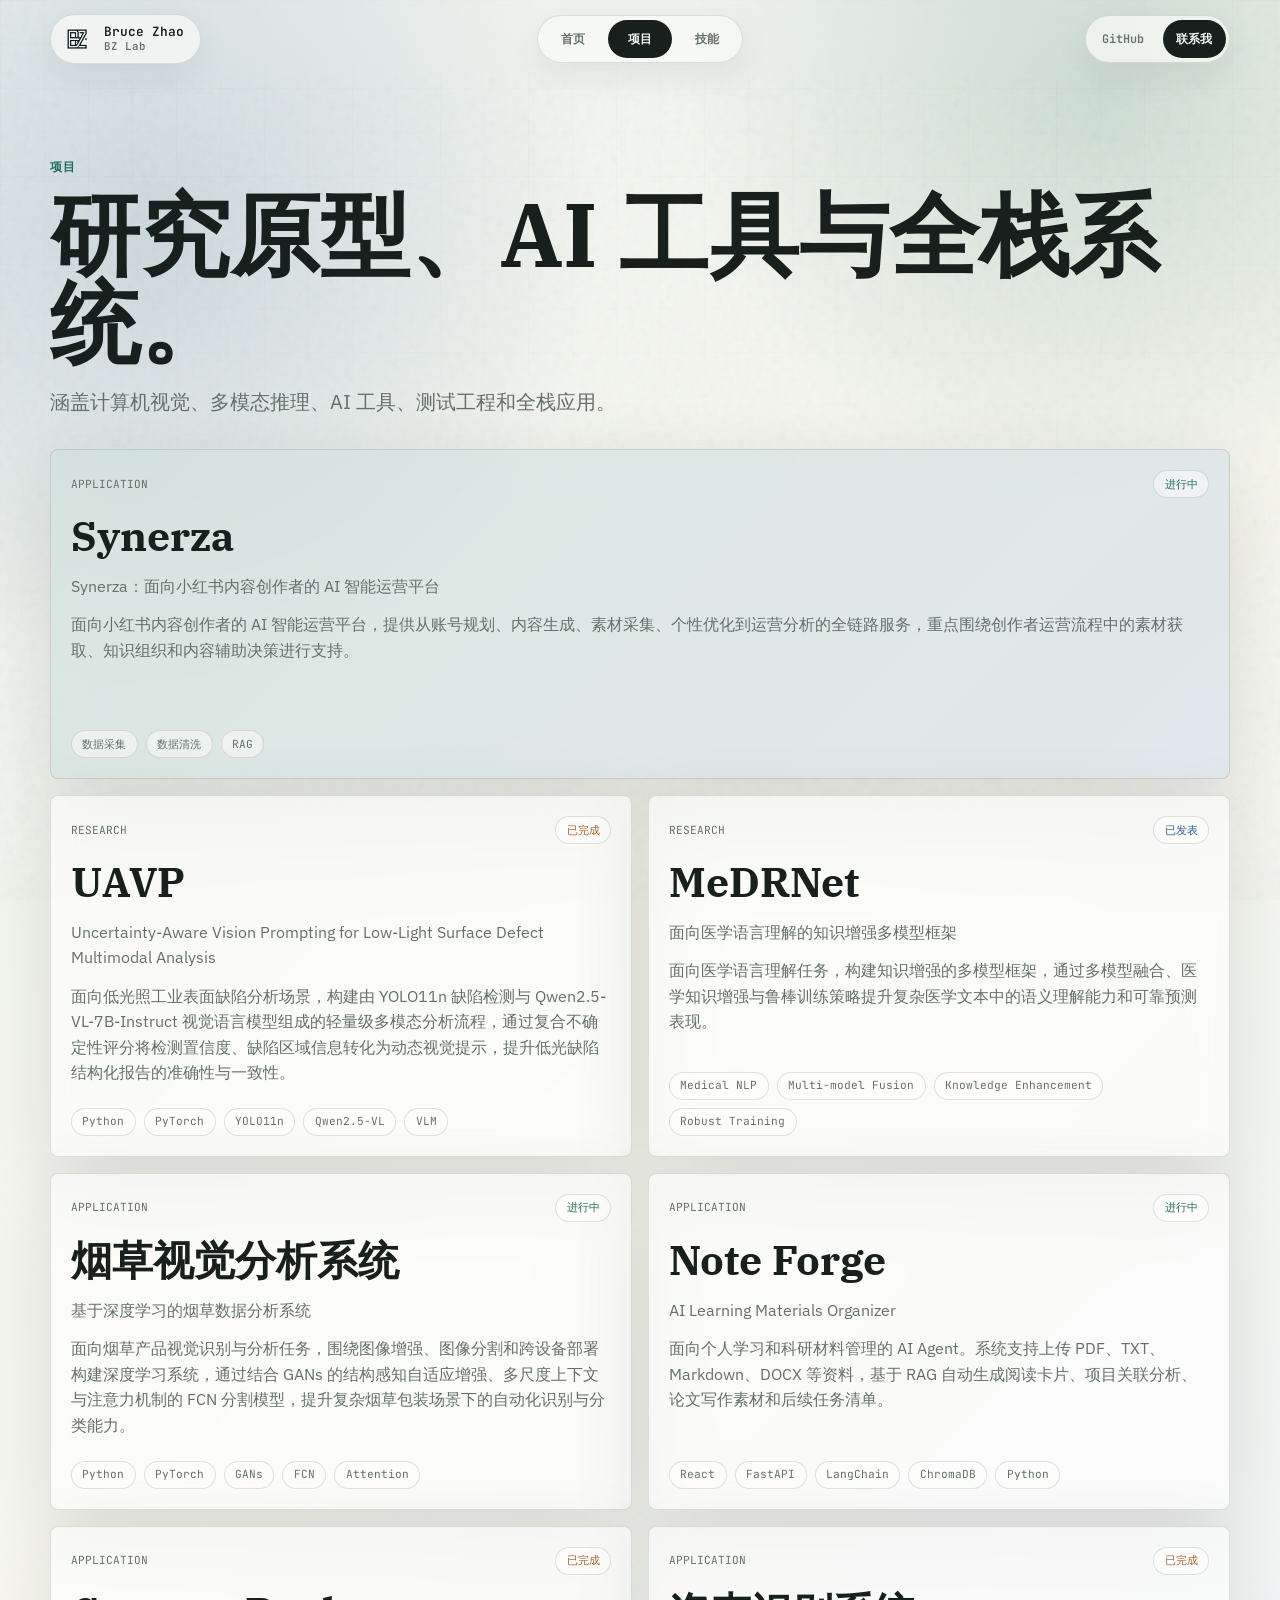
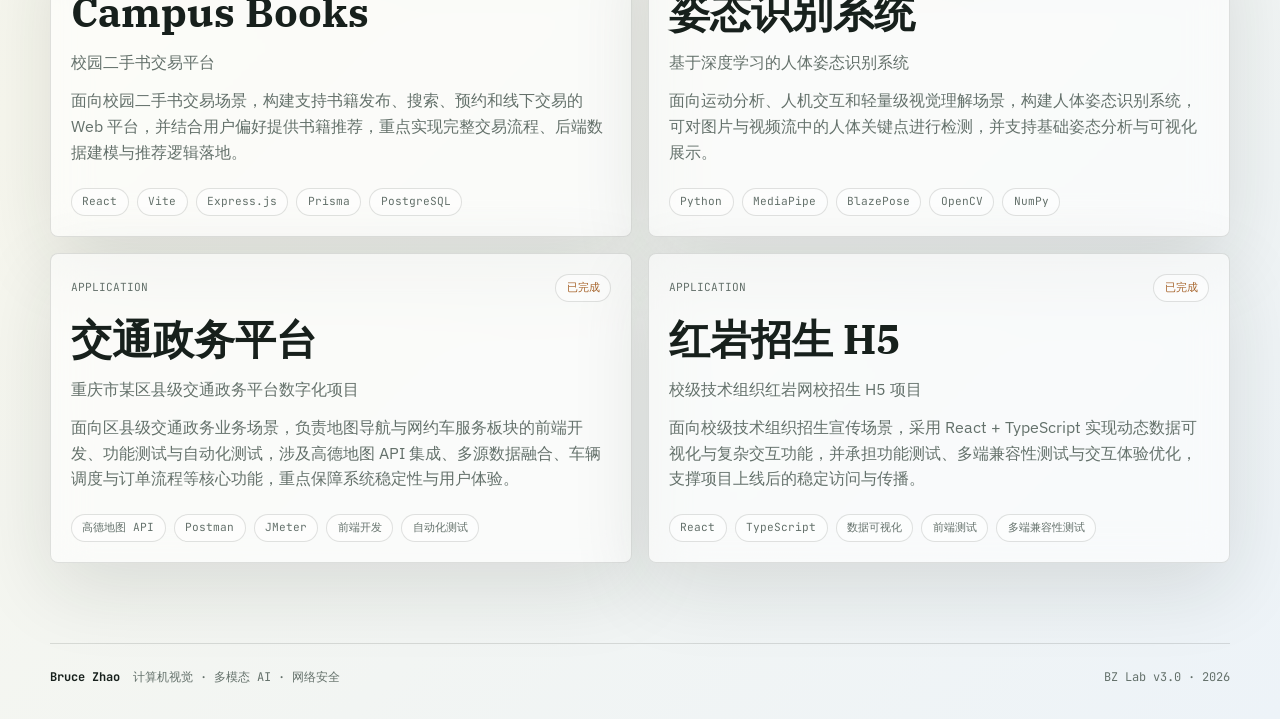
==== projects/index.html @ 1073a837 "Updates" ====
<!DOCTYPE html><html lang="zh-CN"> <head><meta charset="utf-8"><meta name="viewport" content="width=device-width, initial-scale=1.0"><meta name="description" content="Bruce Zhao's personal homepage for computer vision, multimodal AI, and cybersecurity research."><meta name="theme-color" content="#eef3f0"><meta property="og:title" content="Projects · Bruce Zhao"><meta property="og:description" content="Bruce Zhao's personal homepage for computer vision, multimodal AI, and cybersecurity research."><meta property="og:type" content="website"><link rel="icon" href="/BZ_logo.png"><link rel="preconnect" href="https://fonts.googleapis.com"><link rel="preconnect" href="https://fonts.gstatic.com" crossorigin><link href="https://fonts.googleapis.com/css2?family=IBM+Plex+Sans:wght@400;500;600;700&family=IBM+Plex+Serif:wght@500;600;700&family=JetBrains+Mono:wght@400;500;600&display=swap" rel="stylesheet"><title>Projects · Bruce Zhao</title><link rel="stylesheet" href="/_astro/index.DtD6YMmm.css"></head> <body> <div class="grain" aria-hidden="true"></div> <header class="site-header"> <a class="brand" href="/" aria-label="Bruce Zhao homepage"> <img src="/BZ_logo.png" alt=""> <span class="brand-text"> <span class="brand-name">Bruce Zhao</span> <span class="brand-subtitle">BZ Lab</span> </span> </a> <nav class="site-nav" aria-label="Primary navigation"> <a href="/" class>首页</a><a href="/projects" class="active">项目</a><a href="/resume" class>技能</a> </nav> <div class="header-actions"> <a class="header-link" href="https://github.com/BZ2116" target="_blank" rel="noopener noreferrer">GitHub</a> <a class="header-link primary" href="mailto:zhaoyao_2116@163.com">联系我</a> </div> </header> <main>  <section class="section page-hero"> <p class="eyebrow">项目</p> <h1 class="page-title">研究原型、AI 工具与全栈系统。</h1> <p class="lead">涵盖计算机视觉、多模态推理、AI 工具、测试工程和全栈应用。</p> </section> <section class="section"> <div class="work-grid"> <a href="/projects/synerza" class="project-card featured">  <div class="project-card-top"> <span class="project-kind">application</span> <span class="status active">进行中</span> </div> <h3>Synerza</h3> <p>Synerza：面向小红书内容创作者的 AI 智能运营平台</p> <p>面向小红书内容创作者的 AI 智能运营平台，提供从账号规划、内容生成、素材采集、个性优化到运营分析的全链路服务，重点围绕创作者运营流程中的素材获取、知识组织和内容辅助决策进行支持。</p> <div class="tag-list"> <span class="tag">数据采集</span><span class="tag">数据清洗</span><span class="tag">RAG</span> </div> </a><a href="/projects/uavp" class="project-card ">  <div class="project-card-top"> <span class="project-kind">research</span> <span class="status completed">已完成</span> </div> <h3>UAVP</h3> <p>Uncertainty-Aware Vision Prompting for Low-Light Surface Defect Multimodal Analysis</p> <p>面向低光照工业表面缺陷分析场景，构建由 YOLO11n 缺陷检测与 Qwen2.5-VL-7B-Instruct 视觉语言模型组成的轻量级多模态分析流程，通过复合不确定性评分将检测置信度、缺陷区域信息转化为动态视觉提示，提升低光缺陷结构化报告的准确性与一致性。</p> <div class="tag-list"> <span class="tag">Python</span><span class="tag">PyTorch</span><span class="tag">YOLO11n</span><span class="tag">Qwen2.5-VL</span><span class="tag">VLM</span> </div> </a><a href="/projects/medrnet" class="project-card ">  <div class="project-card-top"> <span class="project-kind">research</span> <span class="status published">已发表</span> </div> <h3>MeDRNet</h3> <p>面向医学语言理解的知识增强多模型框架</p> <p>面向医学语言理解任务，构建知识增强的多模型框架，通过多模型融合、医学知识增强与鲁棒训练策略提升复杂医学文本中的语义理解能力和可靠预测表现。</p> <div class="tag-list"> <span class="tag">Medical NLP</span><span class="tag">Multi-model Fusion</span><span class="tag">Knowledge Enhancement</span><span class="tag">Robust Training</span> </div> </a><a href="/projects/tobacco-vision" class="project-card ">  <div class="project-card-top"> <span class="project-kind">application</span> <span class="status active">进行中</span> </div> <h3>烟草视觉分析系统</h3> <p>基于深度学习的烟草数据分析系统</p> <p>面向烟草产品视觉识别与分析任务，围绕图像增强、图像分割和跨设备部署构建深度学习系统，通过结合 GANs 的结构感知自适应增强、多尺度上下文与注意力机制的 FCN 分割模型，提升复杂烟草包装场景下的自动化识别与分类能力。</p> <div class="tag-list"> <span class="tag">Python</span><span class="tag">PyTorch</span><span class="tag">GANs</span><span class="tag">FCN</span><span class="tag">Attention</span> </div> </a><a href="/projects/note-forge" class="project-card ">  <div class="project-card-top"> <span class="project-kind">application</span> <span class="status active">进行中</span> </div> <h3>Note Forge</h3> <p>AI Learning Materials Organizer</p> <p>面向个人学习和科研材料管理的 AI Agent。系统支持上传 PDF、TXT、Markdown、DOCX 等资料，基于 RAG 自动生成阅读卡片、项目关联分析、论文写作素材和后续任务清单。</p> <div class="tag-list"> <span class="tag">React</span><span class="tag">FastAPI</span><span class="tag">LangChain</span><span class="tag">ChromaDB</span><span class="tag">Python</span> </div> </a><a href="/projects/campus-books" class="project-card ">  <div class="project-card-top"> <span class="project-kind">application</span> <span class="status completed">已完成</span> </div> <h3>Campus Books</h3> <p>校园二手书交易平台</p> <p>面向校园二手书交易场景，构建支持书籍发布、搜索、预约和线下交易的 Web 平台，并结合用户偏好提供书籍推荐，重点实现完整交易流程、后端数据建模与推荐逻辑落地。</p> <div class="tag-list"> <span class="tag">React</span><span class="tag">Vite</span><span class="tag">Express.js</span><span class="tag">Prisma</span><span class="tag">PostgreSQL</span> </div> </a><a href="/projects/pose-recognition" class="project-card ">  <div class="project-card-top"> <span class="project-kind">application</span> <span class="status completed">已完成</span> </div> <h3>姿态识别系统</h3> <p>基于深度学习的人体姿态识别系统</p> <p>面向运动分析、人机交互和轻量级视觉理解场景，构建人体姿态识别系统，可对图片与视频流中的人体关键点进行检测，并支持基础姿态分析与可视化展示。</p> <div class="tag-list"> <span class="tag">Python</span><span class="tag">MediaPipe</span><span class="tag">BlazePose</span><span class="tag">OpenCV</span><span class="tag">NumPy</span> </div> </a><a href="/projects/transport-gov" class="project-card ">  <div class="project-card-top"> <span class="project-kind">application</span> <span class="status completed">已完成</span> </div> <h3>交通政务平台</h3> <p>重庆市某区县级交通政务平台数字化项目</p> <p>面向区县级交通政务业务场景，负责地图导航与网约车服务板块的前端开发、功能测试与自动化测试，涉及高德地图 API 集成、多源数据融合、车辆调度与订单流程等核心功能，重点保障系统稳定性与用户体验。</p> <div class="tag-list"> <span class="tag">高德地图 API</span><span class="tag">Postman</span><span class="tag">JMeter</span><span class="tag">前端开发</span><span class="tag">自动化测试</span> </div> </a><a href="/projects/hongyan-h5" class="project-card ">  <div class="project-card-top"> <span class="project-kind">application</span> <span class="status completed">已完成</span> </div> <h3>红岩招生 H5</h3> <p>校级技术组织红岩网校招生 H5 项目</p> <p>面向校级技术组织招生宣传场景，采用 React + TypeScript 实现动态数据可视化与复杂交互功能，并承担功能测试、多端兼容性测试与交互体验优化，支撑项目上线后的稳定访问与传播。</p> <div class="tag-list"> <span class="tag">React</span><span class="tag">TypeScript</span><span class="tag">数据可视化</span><span class="tag">前端测试</span><span class="tag">多端兼容性测试</span> </div> </a> </div> </section>  </main> <footer class="site-footer"> <div> <strong>Bruce Zhao</strong> <span>计算机视觉 · 多模态 AI · 网络安全</span> </div> <span>BZ Lab v3.0 · 2026</span> </footer> </body></html>
---- _astro/index.DtD6YMmm.css ----
:root{--paper: #eef3f0;--paper-2: #f8faf7;--ink: #17201c;--muted: #64716b;--soft: #d9e2dc;--line: rgba(23, 32, 28, .13);--green: #1f6f58;--blue: #315f93;--amber: #a7652d;--rose: #8f4d5f;--panel: rgba(255, 255, 255, .58);--shadow: 0 24px 80px rgba(23, 32, 28, .12);--font-body: "IBM Plex Sans", "Noto Sans SC", system-ui, sans-serif;--font-display: "IBM Plex Serif", "Noto Serif SC", Georgia, serif;--font-mono: "JetBrains Mono", ui-monospace, SFMono-Regular, monospace}*{box-sizing:border-box}html{scroll-behavior:smooth}body{margin:0;min-height:100vh;background:radial-gradient(circle at 12% 10%,rgba(49,95,147,.18),transparent 28rem),radial-gradient(circle at 86% 4%,rgba(31,111,88,.18),transparent 26rem),linear-gradient(135deg,#eef3f0,#f7f7ee 48%,#edf3f8);color:var(--ink);font-family:var(--font-body);line-height:1.6;-webkit-font-smoothing:antialiased;text-rendering:optimizeLegibility}body:before{content:"";position:fixed;inset:0;pointer-events:none;background-image:linear-gradient(rgba(23,32,28,.045) 1px,transparent 1px),linear-gradient(90deg,rgba(23,32,28,.045) 1px,transparent 1px);background-size:44px 44px;mask-image:linear-gradient(to bottom,rgba(0,0,0,.32),transparent 70%)}a{color:inherit}img{display:block;max-width:100%}main{min-height:calc(100vh - 150px)}.grain{position:fixed;inset:0;pointer-events:none;opacity:.2;mix-blend-mode:multiply;background-image:url("data:image/svg+xml,%3Csvg viewBox='0 0 160 160' xmlns='http://www.w3.org/2000/svg'%3E%3Cfilter id='n'%3E%3CfeTurbulence type='fractalNoise' baseFrequency='.7' numOctaves='3' stitchTiles='stitch'/%3E%3C/filter%3E%3Crect width='100%25' height='100%25' filter='url(%23n)' opacity='.35'/%3E%3C/svg%3E")}.site-header{position:sticky;top:0;z-index:20;display:grid;grid-template-columns:minmax(210px,1fr) auto minmax(170px,1fr);align-items:center;gap:.75rem;width:min(1180px,calc(100% - 32px));margin:0 auto;padding:14px 0;backdrop-filter:blur(18px)}.brand,.site-nav,.header-actions{min-height:48px;border:1px solid var(--line);background:#f8faf7b8;box-shadow:0 12px 35px #17201c12;border-radius:999px}.brand{justify-self:start;display:inline-flex;align-items:center;gap:.6rem;min-width:0;padding:.38rem 1rem .38rem .48rem;text-decoration:none;font-family:var(--font-mono);font-weight:600}.brand img{flex:0 0 auto;width:36px;height:36px;border-radius:50%}.brand-text{display:grid;min-width:0;line-height:1.1}.brand-name,.brand-subtitle{overflow:hidden;text-overflow:ellipsis;white-space:nowrap}.brand-name{font-size:.8rem;color:var(--ink)}.brand-subtitle{margin-top:.12rem;color:var(--muted);font-size:.68rem}.site-nav{display:inline-flex;align-items:center;gap:3px;padding:3px;justify-content:center}.site-nav a{min-height:38px;display:inline-flex;align-items:center;justify-content:center;padding:0 1.25rem;border-radius:999px;text-decoration:none;font-family:var(--font-mono);font-size:.72rem;font-weight:600;color:var(--muted);transition:background .18s ease,color .18s ease,transform .18s ease}.site-nav a:hover,.site-nav a.active{background:var(--ink);color:var(--paper-2)}.header-actions{justify-self:end;display:flex;align-items:center;justify-content:center;gap:.3rem;padding:3px}.header-link{min-height:38px;display:inline-flex;align-items:center;justify-content:center;padding:0 .85rem;border-radius:999px;text-decoration:none;font-family:var(--font-mono);font-size:.74rem;font-weight:600;color:var(--muted);transition:background .18s ease,color .18s ease,transform .18s ease}.header-link:hover,.header-link.primary{background:var(--ink);color:var(--paper-2)}.section{width:min(1180px,calc(100% - 32px));margin:0 auto}.eyebrow{margin:0 0 .8rem;color:var(--green);font-family:var(--font-mono);font-size:.75rem;font-weight:600;letter-spacing:.08em;text-transform:uppercase}.page-title,.hero-title{margin:0;font-family:var(--font-display);font-weight:700;letter-spacing:0;line-height:.98}.hero-title{max-width:980px;font-size:clamp(3.6rem,9vw,8.4rem)}.page-title{font-size:clamp(2.8rem,7vw,5.8rem)}.lead{max-width:720px;margin:1.25rem 0 0;color:var(--muted);font-size:clamp(1rem,1.9vw,1.24rem)}.button-row{display:flex;flex-wrap:wrap;gap:.75rem;margin-top:2rem}.button{display:inline-flex;align-items:center;justify-content:center;min-height:44px;padding:0 1.15rem;border:1px solid var(--line);border-radius:999px;background:#ffffff80;color:var(--ink);text-decoration:none;font-family:var(--font-mono);font-size:.78rem;font-weight:600}.button.primary{background:var(--ink);color:var(--paper-2)}.button:hover{transform:translateY(-1px);box-shadow:0 12px 28px #17201c1f}.panel,.project-card,.resume-block,.detail-card{border:1px solid var(--line);border-radius:8px;background:var(--panel);box-shadow:var(--shadow);backdrop-filter:blur(18px)}.tag-list{display:flex;flex-wrap:wrap;gap:.5rem}.tag,.status{display:inline-flex;align-items:center;min-height:28px;padding:0 .65rem;border:1px solid var(--line);border-radius:999px;background:#ffffff7a;color:var(--muted);font-family:var(--font-mono);font-size:.7rem;white-space:nowrap}.status.active{color:var(--green)}.status.published{color:var(--blue)}.status.completed{color:var(--amber)}.site-footer{position:relative;z-index:1;display:flex;justify-content:space-between;gap:1rem;width:min(1180px,calc(100% - 32px));margin:5rem auto 0;padding:1.5rem 0 2rem;border-top:1px solid var(--line);color:var(--muted);font-family:var(--font-mono);font-size:.75rem}.site-footer div{display:flex;gap:.8rem;flex-wrap:wrap}.site-footer strong{color:var(--ink)}.hero{position:relative;z-index:1;padding:6.5rem 0 4rem}.hero-content{display:contents}.hero-top{display:grid;grid-template-columns:minmax(0,1.15fr) minmax(260px,.5fr);gap:2rem;align-items:start}.hero-intro{min-width:0}.hero-visual{overflow:hidden;min-height:420px;position:relative}.hero-visual img{width:100%;height:100%;min-height:420px;object-fit:cover;filter:saturate(.95) contrast(1.04)}.hero-visual:after{content:"";position:absolute;inset:0;background:linear-gradient(to top,rgba(23,32,28,.38),transparent 55%)}.visual-caption{position:absolute;left:1.2rem;right:1.2rem;bottom:1.2rem;z-index:1;color:#fff;font-family:var(--font-mono);font-size:.78rem}.hero-meta{display:grid;grid-template-columns:repeat(3,1fr);gap:1px;overflow:hidden;margin-top:2.8rem;background:var(--line);border:1px solid var(--line);border-radius:8px}.hero-meta div{padding:1.1rem;background:#f8faf7c7}.hero-meta span{display:block;color:var(--muted);font-family:var(--font-mono);font-size:.68rem;text-transform:uppercase}.hero-meta strong{display:block;margin-top:.25rem;font-size:.95rem}.split{display:grid;grid-template-columns:.48fr 1fr;gap:2rem;padding:4rem 0}.section-heading{position:sticky;top:96px;align-self:start}.section-heading h2{margin:0;font-family:var(--font-display);font-size:clamp(2rem,4vw,3.4rem);line-height:1.05}.section-heading p{margin:1rem 0 0;color:var(--muted)}.work-grid{display:grid;grid-template-columns:repeat(2,minmax(0,1fr));gap:1rem}.project-card{display:flex;min-height:290px;flex-direction:column;padding:1.25rem;text-decoration:none;overflow:hidden;transition:transform .18s ease,box-shadow .18s ease,border-color .18s ease}.project-card-img{margin:-1.25rem -1.25rem 1rem;overflow:hidden;max-height:200px}.project-card-img img{width:100%;height:100%;object-fit:cover;transition:transform .3s ease}.project-card:hover .project-card-img img{transform:scale(1.03)}.project-card:hover{transform:translateY(-3px);border-color:#1f6f586b}.project-card.featured{grid-column:span 2;min-height:330px;background:linear-gradient(135deg,#1f6f5824,#315f931f),var(--panel)}.project-card-top{display:flex;align-items:center;justify-content:space-between;gap:1rem}.project-kind{color:var(--muted);font-family:var(--font-mono);font-size:.7rem;text-transform:uppercase}.project-card h3{margin:1.1rem 0 .25rem;font-family:var(--font-display);font-size:clamp(1.6rem,4vw,2.55rem);line-height:1}.project-card p{margin:.8rem 0 0;color:var(--muted)}.project-card .tag-list{margin-top:auto;padding-top:1.4rem}.project-gallery{display:flex;gap:1rem;overflow-x:auto;padding-bottom:.5rem}.project-gallery img{flex:1 1 0;min-width:0;max-height:400px;border-radius:8px;border:1px solid var(--line);object-fit:cover}@media(max-width:640px){.project-gallery{flex-direction:column}.project-gallery img{max-height:300px}}.timeline{display:grid;gap:1rem}.timeline-item{display:grid;grid-template-columns:130px 1fr;gap:1rem;padding:1.2rem}.timeline-item time{color:var(--green);font-family:var(--font-mono);font-size:.76rem}.timeline-item h3{margin:0;font-size:1.08rem}.timeline-item p{margin:.35rem 0 0;color:var(--muted)}.resume-list{display:grid;gap:1rem}.resume-block{padding:1.35rem}.resume-block h2{margin:0 0 1rem;font-family:var(--font-mono);font-size:.78rem;color:var(--green);text-transform:uppercase}.resume-row{display:grid;grid-template-columns:140px 1fr;gap:1rem;padding:.9rem 0;border-top:1px solid var(--line)}.resume-row:first-of-type{border-top:0;padding-top:0}.resume-row time,.resume-row span{color:var(--muted);font-family:var(--font-mono);font-size:.76rem}.resume-row h3{margin:0;font-size:1rem}.resume-row p{margin:.35rem 0 0;color:var(--muted)}.project-page-grid{display:grid;grid-template-columns:minmax(0,1fr) 320px;gap:1.25rem;align-items:start;padding-top:2rem}.detail-card{padding:1.25rem}.detail-card h2{margin:0 0 1rem;font-family:var(--font-mono);font-size:.76rem;color:var(--green);text-transform:uppercase}.clean-list{margin:0;padding:0;list-style:none;display:grid;gap:.7rem}.clean-list li{display:grid;grid-template-columns:1.2rem 1fr;gap:.55rem;color:var(--muted)}.clean-list li:before{content:"";width:.45rem;height:.45rem;margin-top:.62rem;border-radius:50%;background:var(--green)}.metric-list{display:grid;gap:.65rem}.metric-list div{display:flex;justify-content:space-between;gap:1rem;padding-bottom:.65rem;border-bottom:1px solid var(--line)}.metric-list span{color:var(--muted);font-family:var(--font-mono);font-size:.74rem}.metric-list strong{text-align:right}.page-hero{position:relative;z-index:1;padding:5rem 0 2rem}.page-hero.compact{padding-bottom:.5rem}@media(max-width:920px){.site-header{grid-template-columns:1fr auto;gap:.5rem}.site-nav{grid-column:1 / -1;justify-self:stretch;order:3}.site-nav a{flex:1 1 0;padding:0 .9rem}.header-actions{min-width:0}.hero{padding:4rem 0 2.5rem}.hero-top{grid-template-columns:1fr .55fr;gap:1.5rem;align-items:start}.split,.project-page-grid{grid-template-columns:1fr}.section-heading{position:static}.hero-visual,.hero-visual img{min-height:340px}.split{padding:2.5rem 0}.archive-photo-grid{grid-template-columns:1fr}}@media(max-width:680px){.site-header{grid-template-columns:minmax(0,1fr) auto;width:min(100% - 20px,1180px);padding:10px 0;gap:.5rem}.brand{width:auto;justify-self:start;min-height:46px;padding-right:.8rem}.brand img{width:34px;height:34px}.brand-name{font-size:.76rem}.brand-subtitle{font-size:.64rem}.site-nav{grid-column:auto;order:initial;width:auto;justify-self:end}.site-nav a{min-height:36px;padding:0 .62rem;font-size:.68rem}.header-actions{display:none}.section{width:min(100% - 24px,1180px)}.hero{padding:2rem 0 1.5rem}.hero-top{grid-template-columns:1fr 100px;gap:.75rem;align-items:start;margin-bottom:1rem}.hero-title{font-size:clamp(1.8rem,9vw,2.6rem)}.hero-visual{min-height:130px;border-radius:10px;overflow:hidden}.hero-visual img{min-height:130px;border-radius:10px}.visual-caption{display:none}.button-row{flex-wrap:nowrap}.hero-meta{grid-template-columns:repeat(3,1fr);margin-top:1.2rem}.hero-meta div{padding:.65rem .5rem;text-align:center}.work-grid{grid-template-columns:1fr}.project-card{min-height:auto;padding:1rem}.project-card.featured{grid-column:auto;min-height:auto}.project-card-img{margin:-1rem -1rem .8rem;max-height:160px}.project-card h3{font-size:clamp(1.3rem,5vw,1.8rem)}.project-card p{font-size:.88rem}.page-hero{padding:3rem 0 1.5rem}.page-title{font-size:clamp(2rem,10vw,3.5rem)}.split{padding:2rem 0}.section-heading h2{font-size:clamp(1.5rem,6vw,2.2rem)}.timeline-item,.resume-row{grid-template-columns:1fr;gap:.25rem;padding:.8rem 1rem}.resume-block,.detail-card{padding:1rem}.button-row{gap:.5rem;margin-top:1.5rem}.button{min-height:40px;padding:0 1rem;font-size:.72rem}.tag-list{gap:.4rem}.tag{min-height:26px;padding:0 .55rem;font-size:.65rem}.site-footer{flex-direction:column;gap:.5rem;padding:1rem 0 1.5rem}}@media(max-width:360px){.brand-name{display:none}.brand-subtitle{margin-top:0;font-size:.7rem}.site-nav a{padding:0 .5rem}}
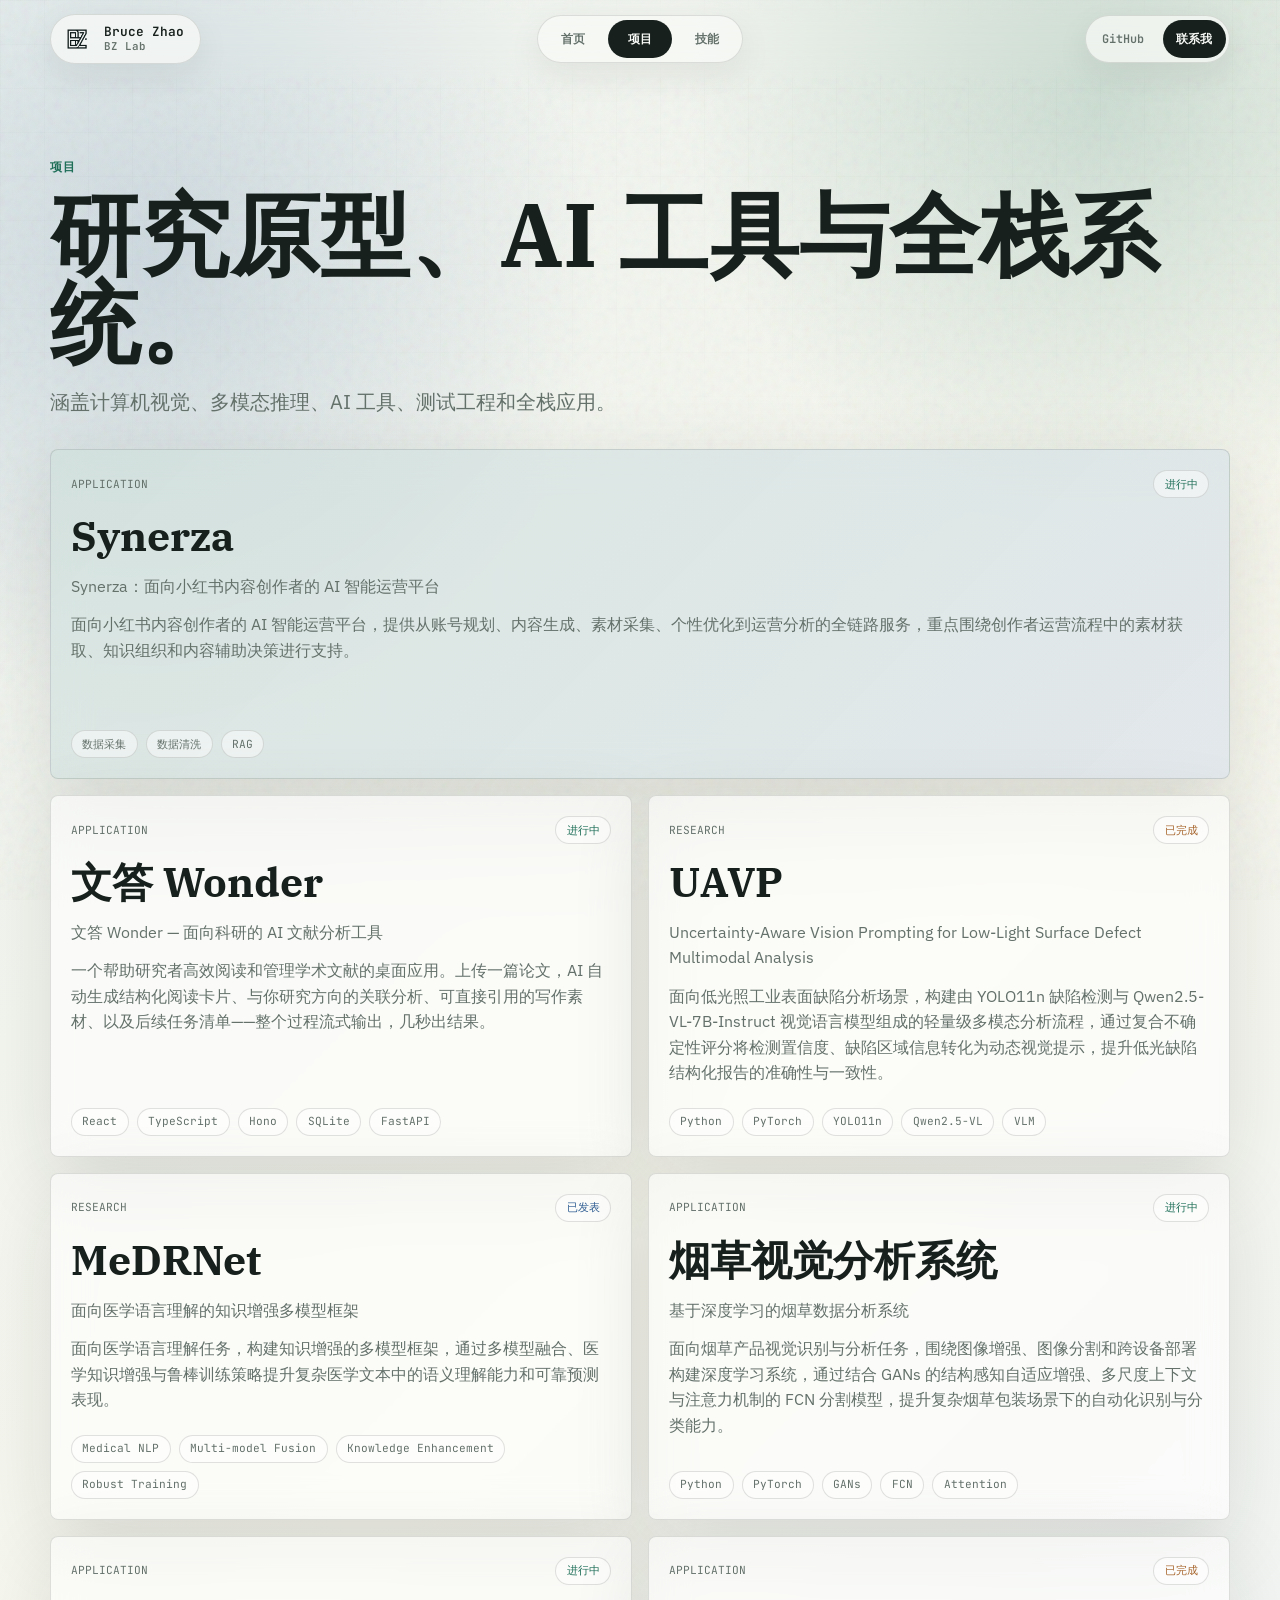
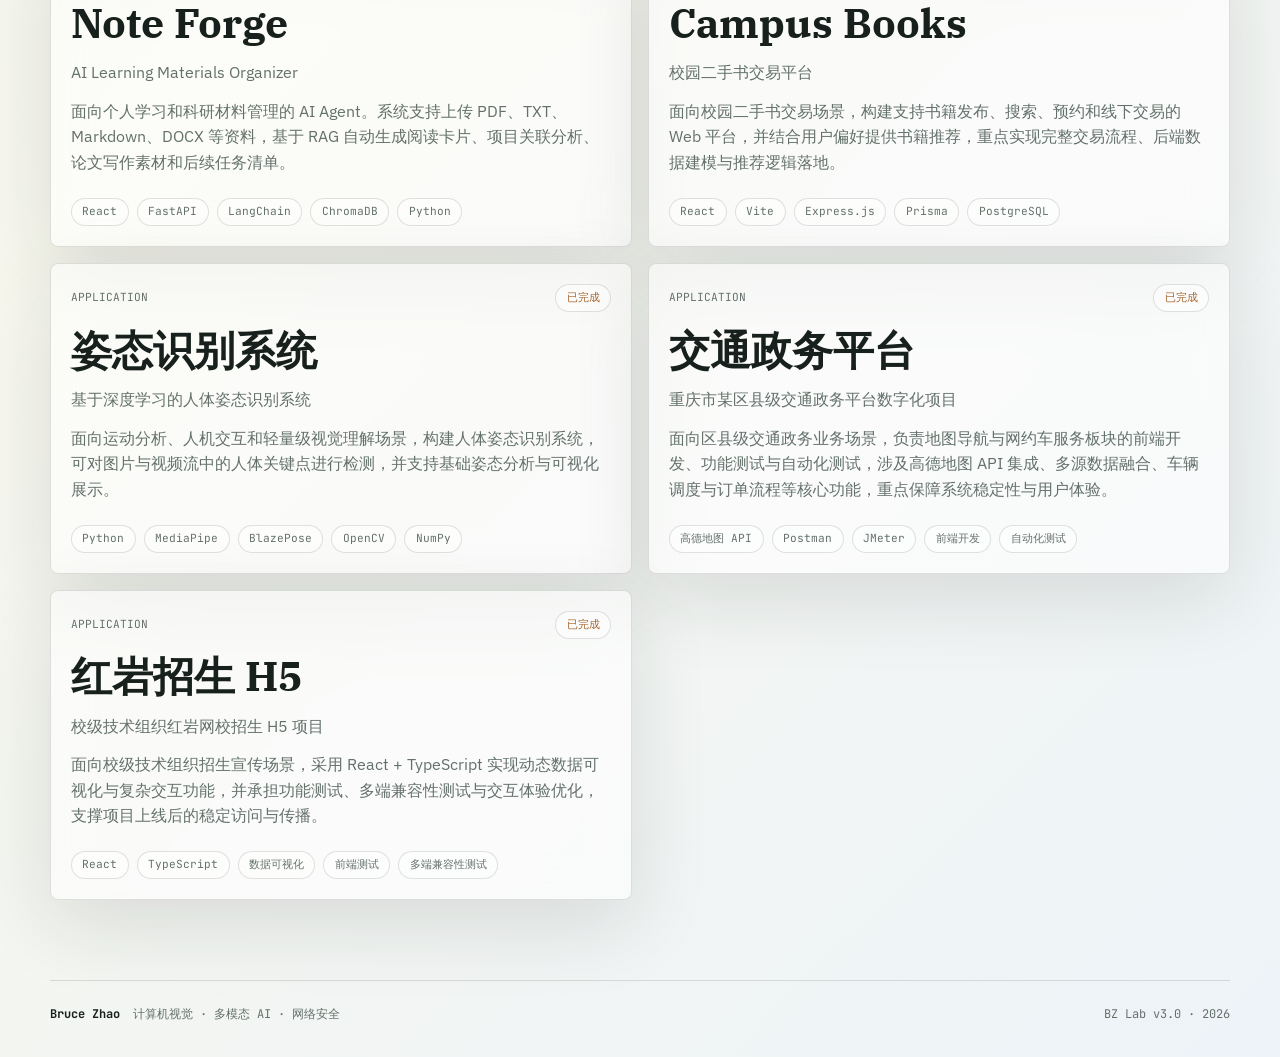
==== commit 64ad5d18: "Updates" ====
--- a/projects/index.html
+++ b/projects/index.html
@@ -1 +1 @@
-<!DOCTYPE html><html lang="zh-CN"> <head><meta charset="utf-8"><meta name="viewport" content="width=device-width, initial-scale=1.0"><meta name="description" content="Bruce Zhao's personal homepage for computer vision, multimodal AI, and cybersecurity research."><meta name="theme-color" content="#eef3f0"><meta property="og:title" content="Projects · Bruce Zhao"><meta property="og:description" content="Bruce Zhao's personal homepage for computer vision, multimodal AI, and cybersecurity research."><meta property="og:type" content="website"><link rel="icon" href="/BZ_logo.png"><link rel="preconnect" href="https://fonts.googleapis.com"><link rel="preconnect" href="https://fonts.gstatic.com" crossorigin><link href="https://fonts.googleapis.com/css2?family=IBM+Plex+Sans:wght@400;500;600;700&family=IBM+Plex+Serif:wght@500;600;700&family=JetBrains+Mono:wght@400;500;600&display=swap" rel="stylesheet"><title>Projects · Bruce Zhao</title><link rel="stylesheet" href="/_astro/index.DtD6YMmm.css"></head> <body> <div class="grain" aria-hidden="true"></div> <header class="site-header"> <a class="brand" href="/" aria-label="Bruce Zhao homepage"> <img src="/BZ_logo.png" alt=""> <span class="brand-text"> <span class="brand-name">Bruce Zhao</span> <span class="brand-subtitle">BZ Lab</span> </span> </a> <nav class="site-nav" aria-label="Primary navigation"> <a href="/" class>首页</a><a href="/projects" class="active">项目</a><a href="/resume" class>技能</a> </nav> <div class="header-actions"> <a class="header-link" href="https://github.com/BZ2116" target="_blank" rel="noopener noreferrer">GitHub</a> <a class="header-link primary" href="mailto:zhaoyao_2116@163.com">联系我</a> </div> </header> <main>  <section class="section page-hero"> <p class="eyebrow">项目</p> <h1 class="page-title">研究原型、AI 工具与全栈系统。</h1> <p class="lead">涵盖计算机视觉、多模态推理、AI 工具、测试工程和全栈应用。</p> </section> <section class="section"> <div class="work-grid"> <a href="/projects/synerza" class="project-card featured">  <div class="project-card-top"> <span class="project-kind">application</span> <span class="status active">进行中</span> </div> <h3>Synerza</h3> <p>Synerza：面向小红书内容创作者的 AI 智能运营平台</p> <p>面向小红书内容创作者的 AI 智能运营平台，提供从账号规划、内容生成、素材采集、个性优化到运营分析的全链路服务，重点围绕创作者运营流程中的素材获取、知识组织和内容辅助决策进行支持。</p> <div class="tag-list"> <span class="tag">数据采集</span><span class="tag">数据清洗</span><span class="tag">RAG</span> </div> </a><a href="/projects/uavp" class="project-card ">  <div class="project-card-top"> <span class="project-kind">research</span> <span class="status completed">已完成</span> </div> <h3>UAVP</h3> <p>Uncertainty-Aware Vision Prompting for Low-Light Surface Defect Multimodal Analysis</p> <p>面向低光照工业表面缺陷分析场景，构建由 YOLO11n 缺陷检测与 Qwen2.5-VL-7B-Instruct 视觉语言模型组成的轻量级多模态分析流程，通过复合不确定性评分将检测置信度、缺陷区域信息转化为动态视觉提示，提升低光缺陷结构化报告的准确性与一致性。</p> <div class="tag-list"> <span class="tag">Python</span><span class="tag">PyTorch</span><span class="tag">YOLO11n</span><span class="tag">Qwen2.5-VL</span><span class="tag">VLM</span> </div> </a><a href="/projects/medrnet" class="project-card ">  <div class="project-card-top"> <span class="project-kind">research</span> <span class="status published">已发表</span> </div> <h3>MeDRNet</h3> <p>面向医学语言理解的知识增强多模型框架</p> <p>面向医学语言理解任务，构建知识增强的多模型框架，通过多模型融合、医学知识增强与鲁棒训练策略提升复杂医学文本中的语义理解能力和可靠预测表现。</p> <div class="tag-list"> <span class="tag">Medical NLP</span><span class="tag">Multi-model Fusion</span><span class="tag">Knowledge Enhancement</span><span class="tag">Robust Training</span> </div> </a><a href="/projects/tobacco-vision" class="project-card ">  <div class="project-card-top"> <span class="project-kind">application</span> <span class="status active">进行中</span> </div> <h3>烟草视觉分析系统</h3> <p>基于深度学习的烟草数据分析系统</p> <p>面向烟草产品视觉识别与分析任务，围绕图像增强、图像分割和跨设备部署构建深度学习系统，通过结合 GANs 的结构感知自适应增强、多尺度上下文与注意力机制的 FCN 分割模型，提升复杂烟草包装场景下的自动化识别与分类能力。</p> <div class="tag-list"> <span class="tag">Python</span><span class="tag">PyTorch</span><span class="tag">GANs</span><span class="tag">FCN</span><span class="tag">Attention</span> </div> </a><a href="/projects/note-forge" class="project-card ">  <div class="project-card-top"> <span class="project-kind">application</span> <span class="status active">进行中</span> </div> <h3>Note Forge</h3> <p>AI Learning Materials Organizer</p> <p>面向个人学习和科研材料管理的 AI Agent。系统支持上传 PDF、TXT、Markdown、DOCX 等资料，基于 RAG 自动生成阅读卡片、项目关联分析、论文写作素材和后续任务清单。</p> <div class="tag-list"> <span class="tag">React</span><span class="tag">FastAPI</span><span class="tag">LangChain</span><span class="tag">ChromaDB</span><span class="tag">Python</span> </div> </a><a href="/projects/campus-books" class="project-card ">  <div class="project-card-top"> <span class="project-kind">application</span> <span class="status completed">已完成</span> </div> <h3>Campus Books</h3> <p>校园二手书交易平台</p> <p>面向校园二手书交易场景，构建支持书籍发布、搜索、预约和线下交易的 Web 平台，并结合用户偏好提供书籍推荐，重点实现完整交易流程、后端数据建模与推荐逻辑落地。</p> <div class="tag-list"> <span class="tag">React</span><span class="tag">Vite</span><span class="tag">Express.js</span><span class="tag">Prisma</span><span class="tag">PostgreSQL</span> </div> </a><a href="/projects/pose-recognition" class="project-card ">  <div class="project-card-top"> <span class="project-kind">application</span> <span class="status completed">已完成</span> </div> <h3>姿态识别系统</h3> <p>基于深度学习的人体姿态识别系统</p> <p>面向运动分析、人机交互和轻量级视觉理解场景，构建人体姿态识别系统，可对图片与视频流中的人体关键点进行检测，并支持基础姿态分析与可视化展示。</p> <div class="tag-list"> <span class="tag">Python</span><span class="tag">MediaPipe</span><span class="tag">BlazePose</span><span class="tag">OpenCV</span><span class="tag">NumPy</span> </div> </a><a href="/projects/transport-gov" class="project-card ">  <div class="project-card-top"> <span class="project-kind">application</span> <span class="status completed">已完成</span> </div> <h3>交通政务平台</h3> <p>重庆市某区县级交通政务平台数字化项目</p> <p>面向区县级交通政务业务场景，负责地图导航与网约车服务板块的前端开发、功能测试与自动化测试，涉及高德地图 API 集成、多源数据融合、车辆调度与订单流程等核心功能，重点保障系统稳定性与用户体验。</p> <div class="tag-list"> <span class="tag">高德地图 API</span><span class="tag">Postman</span><span class="tag">JMeter</span><span class="tag">前端开发</span><span class="tag">自动化测试</span> </div> </a><a href="/projects/hongyan-h5" class="project-card ">  <div class="project-card-top"> <span class="project-kind">application</span> <span class="status completed">已完成</span> </div> <h3>红岩招生 H5</h3> <p>校级技术组织红岩网校招生 H5 项目</p> <p>面向校级技术组织招生宣传场景，采用 React + TypeScript 实现动态数据可视化与复杂交互功能，并承担功能测试、多端兼容性测试与交互体验优化，支撑项目上线后的稳定访问与传播。</p> <div class="tag-list"> <span class="tag">React</span><span class="tag">TypeScript</span><span class="tag">数据可视化</span><span class="tag">前端测试</span><span class="tag">多端兼容性测试</span> </div> </a> </div> </section>  </main> <footer class="site-footer"> <div> <strong>Bruce Zhao</strong> <span>计算机视觉 · 多模态 AI · 网络安全</span> </div> <span>BZ Lab v3.0 · 2026</span> </footer> </body></html>+<!DOCTYPE html><html lang="zh-CN"> <head><meta charset="utf-8"><meta name="viewport" content="width=device-width, initial-scale=1.0"><meta name="description" content="Bruce Zhao's personal homepage for computer vision, multimodal AI, and cybersecurity research."><meta name="theme-color" content="#eef3f0"><meta property="og:title" content="Projects · Bruce Zhao"><meta property="og:description" content="Bruce Zhao's personal homepage for computer vision, multimodal AI, and cybersecurity research."><meta property="og:type" content="website"><link rel="icon" href="/BZ_logo.png"><link rel="preconnect" href="https://fonts.googleapis.com"><link rel="preconnect" href="https://fonts.gstatic.com" crossorigin><link href="https://fonts.googleapis.com/css2?family=IBM+Plex+Sans:wght@400;500;600;700&family=IBM+Plex+Serif:wght@500;600;700&family=JetBrains+Mono:wght@400;500;600&display=swap" rel="stylesheet"><title>Projects · Bruce Zhao</title><link rel="stylesheet" href="/_astro/index.DtD6YMmm.css"></head> <body> <div class="grain" aria-hidden="true"></div> <header class="site-header"> <a class="brand" href="/" aria-label="Bruce Zhao homepage"> <img src="/BZ_logo.png" alt=""> <span class="brand-text"> <span class="brand-name">Bruce Zhao</span> <span class="brand-subtitle">BZ Lab</span> </span> </a> <nav class="site-nav" aria-label="Primary navigation"> <a href="/" class>首页</a><a href="/projects" class="active">项目</a><a href="/resume" class>技能</a> </nav> <div class="header-actions"> <a class="header-link" href="https://github.com/BZ2116" target="_blank" rel="noopener noreferrer">GitHub</a> <a class="header-link primary" href="mailto:zhaoyao_2116@163.com">联系我</a> </div> </header> <main>  <section class="section page-hero"> <p class="eyebrow">项目</p> <h1 class="page-title">研究原型、AI 工具与全栈系统。</h1> <p class="lead">涵盖计算机视觉、多模态推理、AI 工具、测试工程和全栈应用。</p> </section> <section class="section"> <div class="work-grid"> <a href="/projects/synerza" class="project-card featured">  <div class="project-card-top"> <span class="project-kind">application</span> <span class="status active">进行中</span> </div> <h3>Synerza</h3> <p>Synerza：面向小红书内容创作者的 AI 智能运营平台</p> <p>面向小红书内容创作者的 AI 智能运营平台，提供从账号规划、内容生成、素材采集、个性优化到运营分析的全链路服务，重点围绕创作者运营流程中的素材获取、知识组织和内容辅助决策进行支持。</p> <div class="tag-list"> <span class="tag">数据采集</span><span class="tag">数据清洗</span><span class="tag">RAG</span> </div> </a><a href="/projects/wonder" class="project-card ">  <div class="project-card-top"> <span class="project-kind">application</span> <span class="status active">进行中</span> </div> <h3>文答 Wonder</h3> <p>文答 Wonder — 面向科研的 AI 文献分析工具</p> <p>一个帮助研究者高效阅读和管理学术文献的桌面应用。上传一篇论文，AI 自动生成结构化阅读卡片、与你研究方向的关联分析、可直接引用的写作素材、以及后续任务清单——整个过程流式输出，几秒出结果。</p> <div class="tag-list"> <span class="tag">React</span><span class="tag">TypeScript</span><span class="tag">Hono</span><span class="tag">SQLite</span><span class="tag">FastAPI</span> </div> </a><a href="/projects/uavp" class="project-card ">  <div class="project-card-top"> <span class="project-kind">research</span> <span class="status completed">已完成</span> </div> <h3>UAVP</h3> <p>Uncertainty-Aware Vision Prompting for Low-Light Surface Defect Multimodal Analysis</p> <p>面向低光照工业表面缺陷分析场景，构建由 YOLO11n 缺陷检测与 Qwen2.5-VL-7B-Instruct 视觉语言模型组成的轻量级多模态分析流程，通过复合不确定性评分将检测置信度、缺陷区域信息转化为动态视觉提示，提升低光缺陷结构化报告的准确性与一致性。</p> <div class="tag-list"> <span class="tag">Python</span><span class="tag">PyTorch</span><span class="tag">YOLO11n</span><span class="tag">Qwen2.5-VL</span><span class="tag">VLM</span> </div> </a><a href="/projects/medrnet" class="project-card ">  <div class="project-card-top"> <span class="project-kind">research</span> <span class="status published">已发表</span> </div> <h3>MeDRNet</h3> <p>面向医学语言理解的知识增强多模型框架</p> <p>面向医学语言理解任务，构建知识增强的多模型框架，通过多模型融合、医学知识增强与鲁棒训练策略提升复杂医学文本中的语义理解能力和可靠预测表现。</p> <div class="tag-list"> <span class="tag">Medical NLP</span><span class="tag">Multi-model Fusion</span><span class="tag">Knowledge Enhancement</span><span class="tag">Robust Training</span> </div> </a><a href="/projects/tobacco-vision" class="project-card ">  <div class="project-card-top"> <span class="project-kind">application</span> <span class="status active">进行中</span> </div> <h3>烟草视觉分析系统</h3> <p>基于深度学习的烟草数据分析系统</p> <p>面向烟草产品视觉识别与分析任务，围绕图像增强、图像分割和跨设备部署构建深度学习系统，通过结合 GANs 的结构感知自适应增强、多尺度上下文与注意力机制的 FCN 分割模型，提升复杂烟草包装场景下的自动化识别与分类能力。</p> <div class="tag-list"> <span class="tag">Python</span><span class="tag">PyTorch</span><span class="tag">GANs</span><span class="tag">FCN</span><span class="tag">Attention</span> </div> </a><a href="/projects/note-forge" class="project-card ">  <div class="project-card-top"> <span class="project-kind">application</span> <span class="status active">进行中</span> </div> <h3>Note Forge</h3> <p>AI Learning Materials Organizer</p> <p>面向个人学习和科研材料管理的 AI Agent。系统支持上传 PDF、TXT、Markdown、DOCX 等资料，基于 RAG 自动生成阅读卡片、项目关联分析、论文写作素材和后续任务清单。</p> <div class="tag-list"> <span class="tag">React</span><span class="tag">FastAPI</span><span class="tag">LangChain</span><span class="tag">ChromaDB</span><span class="tag">Python</span> </div> </a><a href="/projects/campus-books" class="project-card ">  <div class="project-card-top"> <span class="project-kind">application</span> <span class="status completed">已完成</span> </div> <h3>Campus Books</h3> <p>校园二手书交易平台</p> <p>面向校园二手书交易场景，构建支持书籍发布、搜索、预约和线下交易的 Web 平台，并结合用户偏好提供书籍推荐，重点实现完整交易流程、后端数据建模与推荐逻辑落地。</p> <div class="tag-list"> <span class="tag">React</span><span class="tag">Vite</span><span class="tag">Express.js</span><span class="tag">Prisma</span><span class="tag">PostgreSQL</span> </div> </a><a href="/projects/pose-recognition" class="project-card ">  <div class="project-card-top"> <span class="project-kind">application</span> <span class="status completed">已完成</span> </div> <h3>姿态识别系统</h3> <p>基于深度学习的人体姿态识别系统</p> <p>面向运动分析、人机交互和轻量级视觉理解场景，构建人体姿态识别系统，可对图片与视频流中的人体关键点进行检测，并支持基础姿态分析与可视化展示。</p> <div class="tag-list"> <span class="tag">Python</span><span class="tag">MediaPipe</span><span class="tag">BlazePose</span><span class="tag">OpenCV</span><span class="tag">NumPy</span> </div> </a><a href="/projects/transport-gov" class="project-card ">  <div class="project-card-top"> <span class="project-kind">application</span> <span class="status completed">已完成</span> </div> <h3>交通政务平台</h3> <p>重庆市某区县级交通政务平台数字化项目</p> <p>面向区县级交通政务业务场景，负责地图导航与网约车服务板块的前端开发、功能测试与自动化测试，涉及高德地图 API 集成、多源数据融合、车辆调度与订单流程等核心功能，重点保障系统稳定性与用户体验。</p> <div class="tag-list"> <span class="tag">高德地图 API</span><span class="tag">Postman</span><span class="tag">JMeter</span><span class="tag">前端开发</span><span class="tag">自动化测试</span> </div> </a><a href="/projects/hongyan-h5" class="project-card ">  <div class="project-card-top"> <span class="project-kind">application</span> <span class="status completed">已完成</span> </div> <h3>红岩招生 H5</h3> <p>校级技术组织红岩网校招生 H5 项目</p> <p>面向校级技术组织招生宣传场景，采用 React + TypeScript 实现动态数据可视化与复杂交互功能，并承担功能测试、多端兼容性测试与交互体验优化，支撑项目上线后的稳定访问与传播。</p> <div class="tag-list"> <span class="tag">React</span><span class="tag">TypeScript</span><span class="tag">数据可视化</span><span class="tag">前端测试</span><span class="tag">多端兼容性测试</span> </div> </a> </div> </section>  </main> <footer class="site-footer"> <div> <strong>Bruce Zhao</strong> <span>计算机视觉 · 多模态 AI · 网络安全</span> </div> <span>BZ Lab v3.0 · 2026</span> </footer> </body></html>
